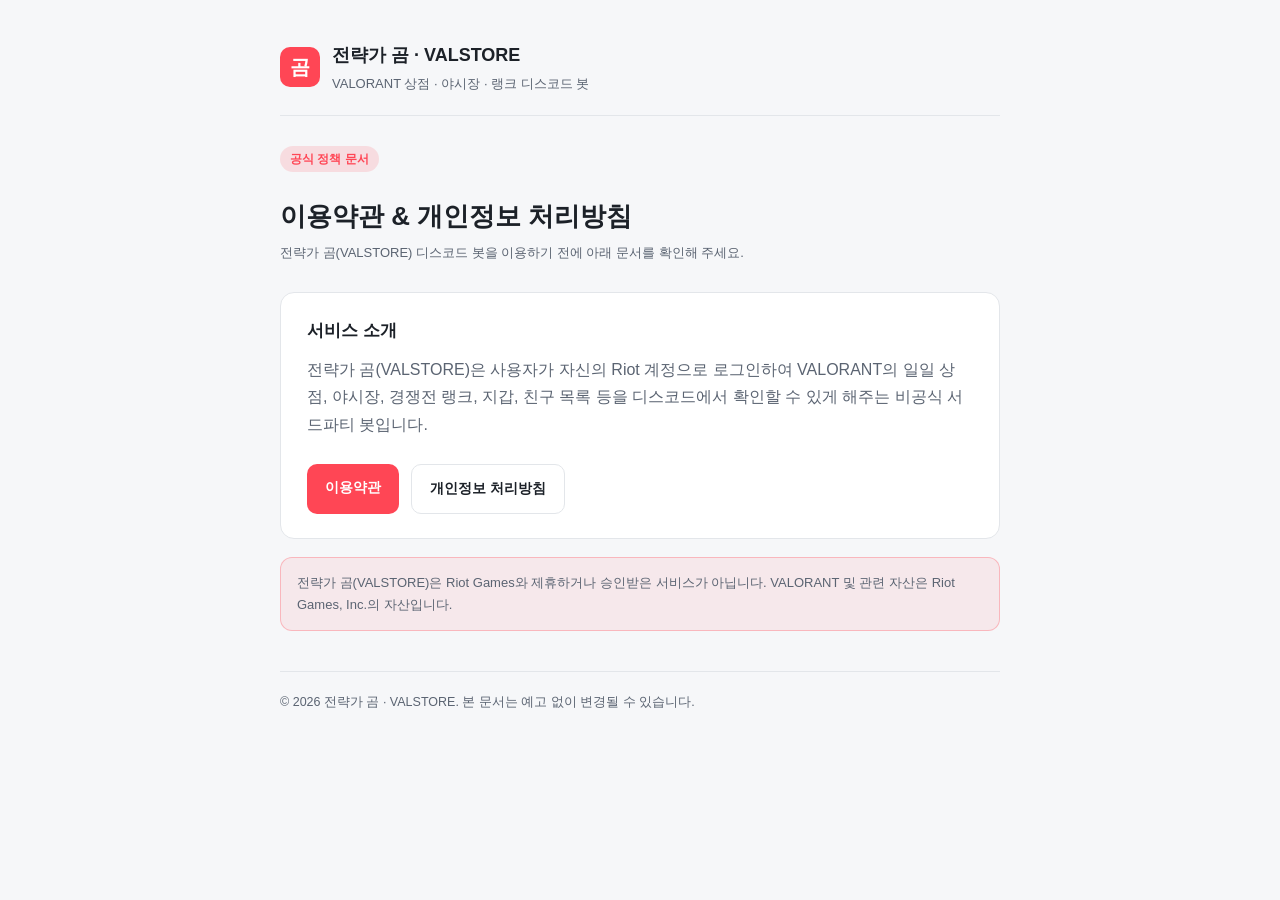
==== index.html @ 96864c87 "Add VALSTORE terms of service & privacy policy site Co-Authored-By: Claude Opus 4.8 <noreply@anthrop" ====
<!DOCTYPE html>
<html lang="ko">
<head>
<meta charset="utf-8">
<meta name="viewport" content="width=device-width, initial-scale=1">
<title>전략가 곰 · VALSTORE — 정책</title>
<meta name="description" content="전략가 곰(VALSTORE) 디스코드 봇의 이용약관 및 개인정보 처리방침.">
<link rel="stylesheet" href="style.css">
</head>
<body>
<div class="wrap">
  <header class="site">
    <div class="logo">곰</div>
    <div>
      <h1>전략가 곰 · VALSTORE</h1>
      <p>VALORANT 상점 · 야시장 · 랭크 디스코드 봇</p>
    </div>
  </header>

  <span class="pill">공식 정책 문서</span>
  <h2 class="title">이용약관 &amp; 개인정보 처리방침</h2>
  <p class="eff">전략가 곰(VALSTORE) 디스코드 봇을 이용하기 전에 아래 문서를 확인해 주세요.</p>

  <div class="card">
    <section>
      <h3>서비스 소개</h3>
      <p class="muted">
        전략가 곰(VALSTORE)은 사용자가 자신의 Riot 계정으로 로그인하여 VALORANT의
        일일 상점, 야시장, 경쟁전 랭크, 지갑, 친구 목록 등을 디스코드에서 확인할 수
        있게 해주는 비공식 서드파티 봇입니다.
      </p>
    </section>

    <div class="links">
      <a class="btn" href="terms.html">이용약관</a>
      <a class="btn ghost" href="privacy.html">개인정보 처리방침</a>
    </div>
  </div>

  <div class="disclaimer">
    전략가 곰(VALSTORE)은 Riot Games와 제휴하거나 승인받은 서비스가 아닙니다.
    VALORANT 및 관련 자산은 Riot Games, Inc.의 자산입니다.
  </div>

  <footer class="site">
    © 2026 전략가 곰 · VALSTORE. 본 문서는 예고 없이 변경될 수 있습니다.
  </footer>
</div>
</body>
</html>
---- style.css ----
:root {
  --bg: #0f1115;
  --panel: #171a21;
  --text: #e6e8ec;
  --muted: #9aa3b2;
  --accent: #ff4655;
  --border: #262b36;
  --link: #ff6b78;
}
@media (prefers-color-scheme: light) {
  :root {
    --bg: #f6f7f9;
    --panel: #ffffff;
    --text: #1c2128;
    --muted: #5b6472;
    --accent: #ff4655;
    --border: #e3e6ea;
    --link: #d81f2f;
  }
}
* { box-sizing: border-box; }
html { -webkit-text-size-adjust: 100%; }
body {
  margin: 0;
  background: var(--bg);
  color: var(--text);
  font-family: "Pretendard", -apple-system, BlinkMacSystemFont, "Segoe UI", Roboto,
    "Helvetica Neue", "Apple SD Gothic Neo", "Malgun Gothic", sans-serif;
  line-height: 1.7;
  -webkit-font-smoothing: antialiased;
}
.wrap { max-width: 760px; margin: 0 auto; padding: 40px 20px 80px; }
header.site {
  display: flex; align-items: center; gap: 12px;
  padding-bottom: 20px; margin-bottom: 28px; border-bottom: 1px solid var(--border);
}
header.site .logo {
  width: 40px; height: 40px; border-radius: 10px;
  background: var(--accent); color: #fff; display: grid; place-items: center;
  font-weight: 800; font-size: 20px; flex: none;
}
header.site h1 { font-size: 18px; margin: 0; }
header.site p { margin: 2px 0 0; color: var(--muted); font-size: 13px; }
h2.title { font-size: 26px; margin: 8px 0 4px; }
.eff { color: var(--muted); font-size: 13px; margin-bottom: 28px; }
.card {
  background: var(--panel); border: 1px solid var(--border);
  border-radius: 14px; padding: 24px 26px; margin-bottom: 18px;
}
h3 { font-size: 17px; margin: 0 0 10px; }
section { margin-bottom: 26px; }
section:last-child { margin-bottom: 0; }
p { margin: 0 0 10px; }
ul { margin: 0 0 10px; padding-left: 20px; }
li { margin-bottom: 6px; }
a { color: var(--link); text-decoration: none; }
a:hover { text-decoration: underline; }
.muted { color: var(--muted); }
.pill {
  display: inline-block; padding: 3px 10px; border-radius: 999px;
  background: color-mix(in srgb, var(--accent) 15%, transparent);
  color: var(--accent); font-size: 12px; font-weight: 700; margin-bottom: 14px;
}
.links { display: flex; flex-wrap: wrap; gap: 12px; margin-top: 22px; }
.btn {
  display: inline-block; padding: 12px 18px; border-radius: 10px;
  background: var(--accent); color: #fff; font-weight: 700; font-size: 14px;
}
.btn.ghost { background: transparent; color: var(--text); border: 1px solid var(--border); }
.btn:hover { text-decoration: none; opacity: .92; }
footer.site {
  margin-top: 40px; padding-top: 20px; border-top: 1px solid var(--border);
  color: var(--muted); font-size: 12.5px;
}
.disclaimer {
  background: color-mix(in srgb, var(--accent) 8%, transparent);
  border: 1px solid color-mix(in srgb, var(--accent) 30%, transparent);
  border-radius: 12px; padding: 14px 16px; font-size: 13px; color: var(--muted);
}
.back { display: inline-block; margin-bottom: 18px; font-size: 13px; }
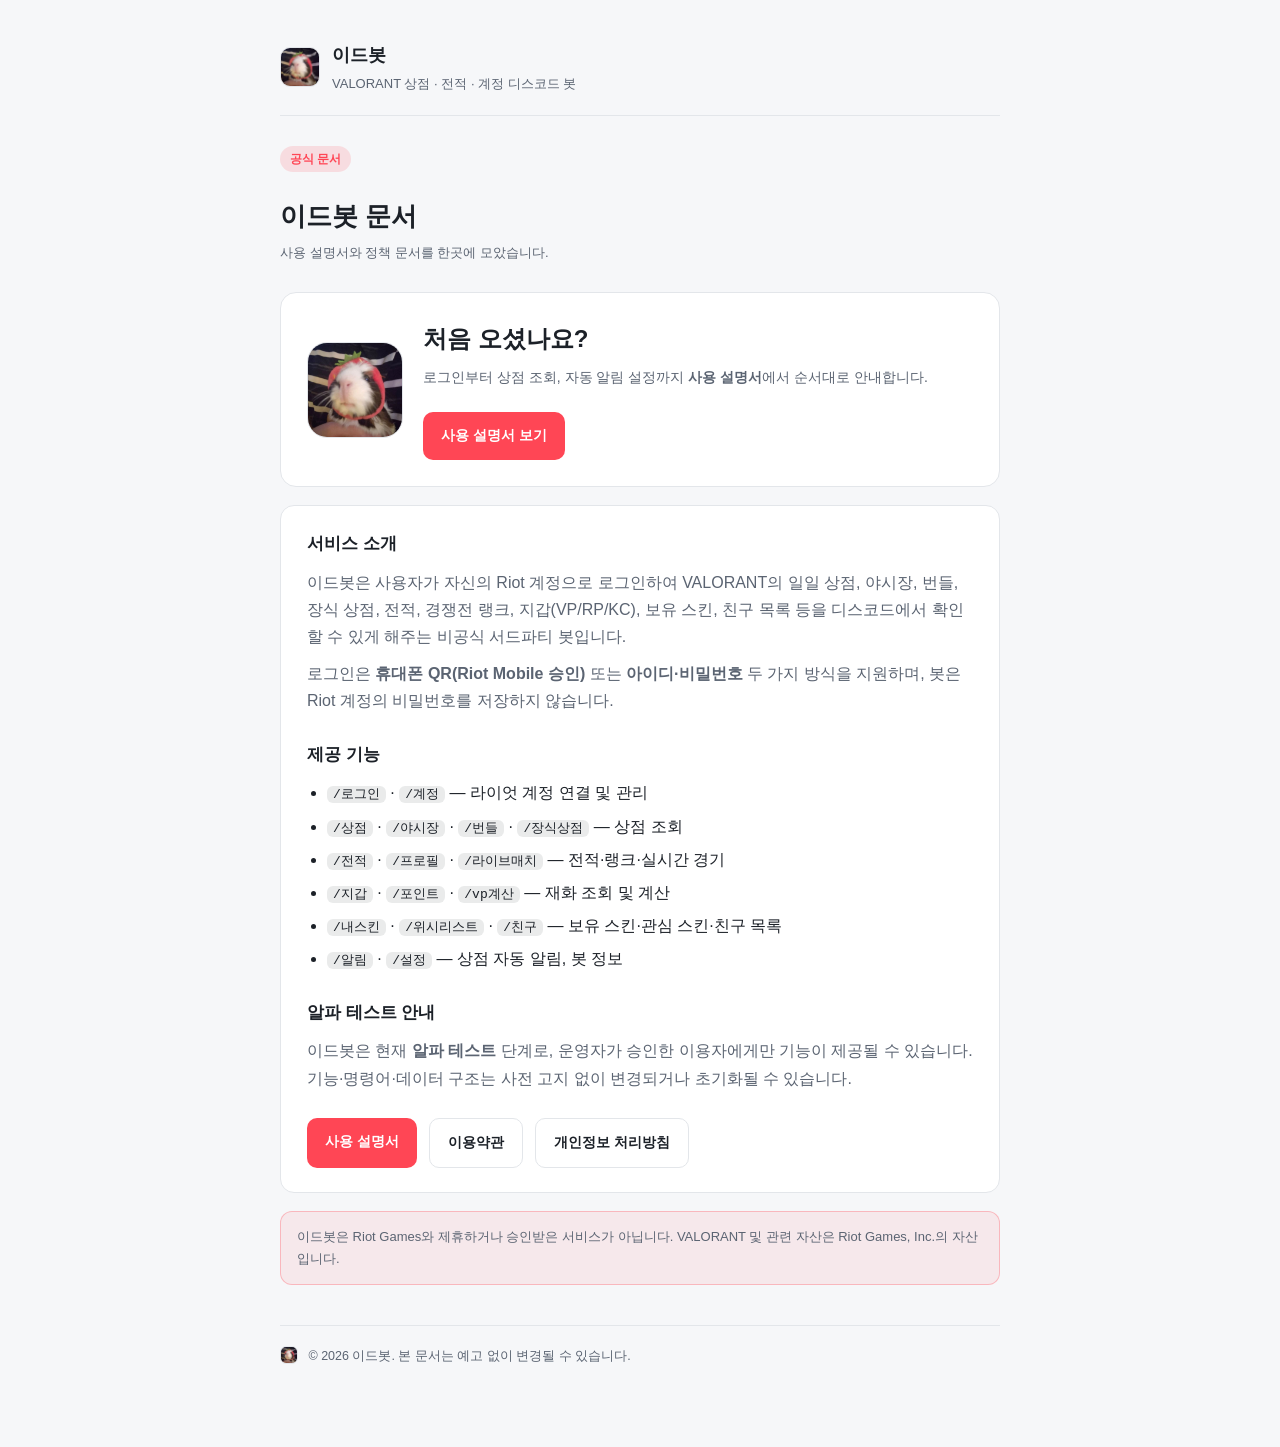
==== commit d5257606: "이드봇 리브랜딩 + 사용 설명서 추가 - 전략가 곰/VALSTORE 표기를 모두 이드봇으로 변경 - guide.html 신규: 시작하기·로그인·계정·명령어 전체·메시지 공개 범위·" ====
--- a/index.html
+++ b/index.html
@@ -3,47 +3,88 @@
 <head>
 <meta charset="utf-8">
 <meta name="viewport" content="width=device-width, initial-scale=1">
-<title>전략가 곰 · VALSTORE — 정책</title>
-<meta name="description" content="전략가 곰(VALSTORE) 디스코드 봇의 이용약관 및 개인정보 처리방침.">
+<title>이드봇 — 정책</title>
+<meta name="description" content="이드봇 디스코드 봇의 사용 설명서, 이용약관 및 개인정보 처리방침.">
+<link rel="icon" href="logo.jpg">
 <link rel="stylesheet" href="style.css">
 </head>
 <body>
 <div class="wrap">
   <header class="site">
-    <div class="logo">곰</div>
+    <img class="logo" src="logo.jpg" alt="이드봇 로고">
     <div>
-      <h1>전략가 곰 · VALSTORE</h1>
-      <p>VALORANT 상점 · 야시장 · 랭크 디스코드 봇</p>
+      <h1>이드봇</h1>
+      <p>VALORANT 상점 · 전적 · 계정 디스코드 봇</p>
     </div>
   </header>
 
-  <span class="pill">공식 정책 문서</span>
-  <h2 class="title">이용약관 &amp; 개인정보 처리방침</h2>
-  <p class="eff">전략가 곰(VALSTORE) 디스코드 봇을 이용하기 전에 아래 문서를 확인해 주세요.</p>
+  <span class="pill">공식 문서</span>
+  <h2 class="title">이드봇 문서</h2>
+  <p class="eff">사용 설명서와 정책 문서를 한곳에 모았습니다.</p>
+
+  <div class="hero">
+    <img class="mark" src="logo.jpg" alt="이드봇 로고">
+    <div class="who">
+      <h2>처음 오셨나요?</h2>
+      <p>로그인부터 상점 조회, 자동 알림 설정까지 <strong>사용 설명서</strong>에서 순서대로
+        안내합니다.</p>
+      <div class="links">
+        <a class="btn" href="guide.html">사용 설명서 보기</a>
+      </div>
+    </div>
+  </div>
 
   <div class="card">
     <section>
       <h3>서비스 소개</h3>
       <p class="muted">
-        전략가 곰(VALSTORE)은 사용자가 자신의 Riot 계정으로 로그인하여 VALORANT의
-        일일 상점, 야시장, 경쟁전 랭크, 지갑, 친구 목록 등을 디스코드에서 확인할 수
-        있게 해주는 비공식 서드파티 봇입니다.
+        이드봇은 사용자가 자신의 Riot 계정으로 로그인하여 VALORANT의 일일 상점,
+        야시장, 번들, 장식 상점, 전적, 경쟁전 랭크, 지갑(VP/RP/KC), 보유 스킨,
+        친구 목록 등을 디스코드에서 확인할 수 있게 해주는 비공식 서드파티 봇입니다.
+      </p>
+      <p class="muted">
+        로그인은 <strong>휴대폰 QR(Riot Mobile 승인)</strong> 또는
+        <strong>아이디·비밀번호</strong> 두 가지 방식을 지원하며, 봇은 Riot 계정의
+        비밀번호를 저장하지 않습니다.
+      </p>
+    </section>
+
+    <section>
+      <h3>제공 기능</h3>
+      <ul>
+        <li><code>/로그인</code> · <code>/계정</code> — 라이엇 계정 연결 및 관리</li>
+        <li><code>/상점</code> · <code>/야시장</code> · <code>/번들</code> · <code>/장식상점</code> — 상점 조회</li>
+        <li><code>/전적</code> · <code>/프로필</code> · <code>/라이브매치</code> — 전적·랭크·실시간 경기</li>
+        <li><code>/지갑</code> · <code>/포인트</code> · <code>/vp계산</code> — 재화 조회 및 계산</li>
+        <li><code>/내스킨</code> · <code>/위시리스트</code> · <code>/친구</code> — 보유 스킨·관심 스킨·친구 목록</li>
+        <li><code>/알림</code> · <code>/설정</code> — 상점 자동 알림, 봇 정보</li>
+      </ul>
+    </section>
+
+    <section>
+      <h3>알파 테스트 안내</h3>
+      <p class="muted">
+        이드봇은 현재 <strong>알파 테스트</strong> 단계로, 운영자가 승인한 이용자에게만
+        기능이 제공될 수 있습니다. 기능·명령어·데이터 구조는 사전 고지 없이 변경되거나
+        초기화될 수 있습니다.
       </p>
     </section>
 
     <div class="links">
-      <a class="btn" href="terms.html">이용약관</a>
+      <a class="btn" href="guide.html">사용 설명서</a>
+      <a class="btn ghost" href="terms.html">이용약관</a>
       <a class="btn ghost" href="privacy.html">개인정보 처리방침</a>
     </div>
   </div>
 
   <div class="disclaimer">
-    전략가 곰(VALSTORE)은 Riot Games와 제휴하거나 승인받은 서비스가 아닙니다.
+    이드봇은 Riot Games와 제휴하거나 승인받은 서비스가 아닙니다.
     VALORANT 및 관련 자산은 Riot Games, Inc.의 자산입니다.
   </div>
 
   <footer class="site">
-    © 2026 전략가 곰 · VALSTORE. 본 문서는 예고 없이 변경될 수 있습니다.
+    <img class="footmark" src="logo.jpg" alt="">
+    © 2026 이드봇. 본 문서는 예고 없이 변경될 수 있습니다.
   </footer>
 </div>
 </body>
--- a/style.css
+++ b/style.css
@@ -38,6 +38,7 @@
   width: 40px; height: 40px; border-radius: 10px;
   background: var(--accent); color: #fff; display: grid; place-items: center;
   font-weight: 800; font-size: 20px; flex: none;
+  object-fit: cover; border: 1px solid var(--border); overflow: hidden;
 }
 header.site h1 { font-size: 18px; margin: 0; }
 header.site p { margin: 2px 0 0; color: var(--muted); font-size: 13px; }
@@ -72,9 +73,102 @@
   margin-top: 40px; padding-top: 20px; border-top: 1px solid var(--border);
   color: var(--muted); font-size: 12.5px;
 }
+footer.site .footmark {
+  width: 18px; height: 18px; border-radius: 6px; object-fit: cover;
+  vertical-align: -4px; margin-right: 7px; border: 1px solid var(--border);
+}
 .disclaimer {
   background: color-mix(in srgb, var(--accent) 8%, transparent);
   border: 1px solid color-mix(in srgb, var(--accent) 30%, transparent);
   border-radius: 12px; padding: 14px 16px; font-size: 13px; color: var(--muted);
 }
 .back { display: inline-block; margin-bottom: 18px; font-size: 13px; }
+
+/* ── 설명서(가이드) 전용 ───────────────────────────────────────────── */
+.hero {
+  display: flex; align-items: center; gap: 20px; flex-wrap: wrap;
+  background: var(--panel); border: 1px solid var(--border);
+  border-radius: 16px; padding: 26px; margin-bottom: 18px;
+}
+.hero img.mark {
+  width: 96px; height: 96px; border-radius: 20px; object-fit: cover;
+  border: 1px solid var(--border); flex: none;
+}
+.hero .who { min-width: 240px; flex: 1; }
+.hero h2 { font-size: 24px; margin: 0 0 6px; }
+.hero p { color: var(--muted); margin: 0; font-size: 14px; }
+
+nav.toc {
+  display: flex; flex-wrap: wrap; gap: 8px; margin: 0 0 22px;
+}
+nav.toc a {
+  font-size: 13px; padding: 7px 12px; border-radius: 999px;
+  border: 1px solid var(--border); background: var(--panel); color: var(--text);
+}
+nav.toc a:hover { text-decoration: none; border-color: var(--accent); color: var(--accent); }
+
+h3 .num {
+  display: inline-grid; place-items: center; width: 22px; height: 22px;
+  border-radius: 7px; background: var(--accent); color: #fff;
+  font-size: 12px; font-weight: 800; margin-right: 8px; vertical-align: 1px;
+}
+code {
+  background: color-mix(in srgb, var(--text) 9%, transparent);
+  border-radius: 6px; padding: 1px 6px; font-size: 13px;
+  font-family: ui-monospace, SFMono-Regular, Menlo, Consolas, monospace;
+}
+.cmdlist { list-style: none; padding: 0; margin: 0; }
+.cmdlist li {
+  display: flex; gap: 12px; align-items: baseline; flex-wrap: wrap;
+  padding: 10px 0; border-bottom: 1px dashed var(--border); margin: 0;
+}
+.cmdlist li:last-child { border-bottom: 0; padding-bottom: 0; }
+.cmdlist .name { flex: none; min-width: 132px; font-weight: 700; }
+.cmdlist .desc { flex: 1; min-width: 200px; color: var(--muted); font-size: 14px; }
+.need {
+  flex: none; font-size: 11px; font-weight: 700; padding: 2px 8px;
+  border-radius: 999px; border: 1px solid var(--border); color: var(--muted);
+}
+.need.login { border-color: color-mix(in srgb, var(--accent) 45%, transparent); color: var(--accent); }
+
+ol.steps { counter-reset: s; list-style: none; padding: 0; margin: 0; }
+ol.steps > li {
+  counter-increment: s; position: relative; padding-left: 38px; margin-bottom: 16px;
+}
+ol.steps > li::before {
+  content: counter(s); position: absolute; left: 0; top: 1px;
+  width: 26px; height: 26px; border-radius: 9px; display: grid; place-items: center;
+  background: color-mix(in srgb, var(--accent) 16%, transparent);
+  color: var(--accent); font-weight: 800; font-size: 13px;
+}
+ol.steps strong { display: block; margin-bottom: 2px; }
+ol.steps p { color: var(--muted); font-size: 14px; margin: 0; }
+
+.note {
+  border-left: 3px solid var(--accent); border-radius: 0 10px 10px 0;
+  background: color-mix(in srgb, var(--accent) 7%, transparent);
+  padding: 12px 14px; font-size: 13.5px; color: var(--muted); margin: 14px 0 0;
+}
+.note strong { color: var(--text); }
+
+.grid2 { display: grid; grid-template-columns: repeat(auto-fit, minmax(230px, 1fr)); gap: 14px; }
+.tile {
+  border: 1px solid var(--border); border-radius: 12px; padding: 14px 16px;
+  background: color-mix(in srgb, var(--text) 3%, transparent);
+}
+.tile h4 { margin: 0 0 6px; font-size: 14px; }
+.tile p { margin: 0; font-size: 13.5px; color: var(--muted); }
+
+details.faq {
+  border: 1px solid var(--border); border-radius: 12px;
+  padding: 12px 16px; margin-bottom: 10px; background: color-mix(in srgb, var(--text) 3%, transparent);
+}
+details.faq summary { cursor: pointer; font-weight: 700; font-size: 14.5px; }
+details.faq summary::marker { color: var(--accent); }
+details.faq p { margin: 10px 0 0; color: var(--muted); font-size: 14px; }
+
+table.opt { width: 100%; border-collapse: collapse; font-size: 14px; }
+table.opt th, table.opt td { text-align: left; padding: 9px 10px; border-bottom: 1px solid var(--border); }
+table.opt th { color: var(--muted); font-weight: 700; font-size: 12.5px; }
+table.opt tr:last-child td { border-bottom: 0; }
+.scroll { overflow-x: auto; }
